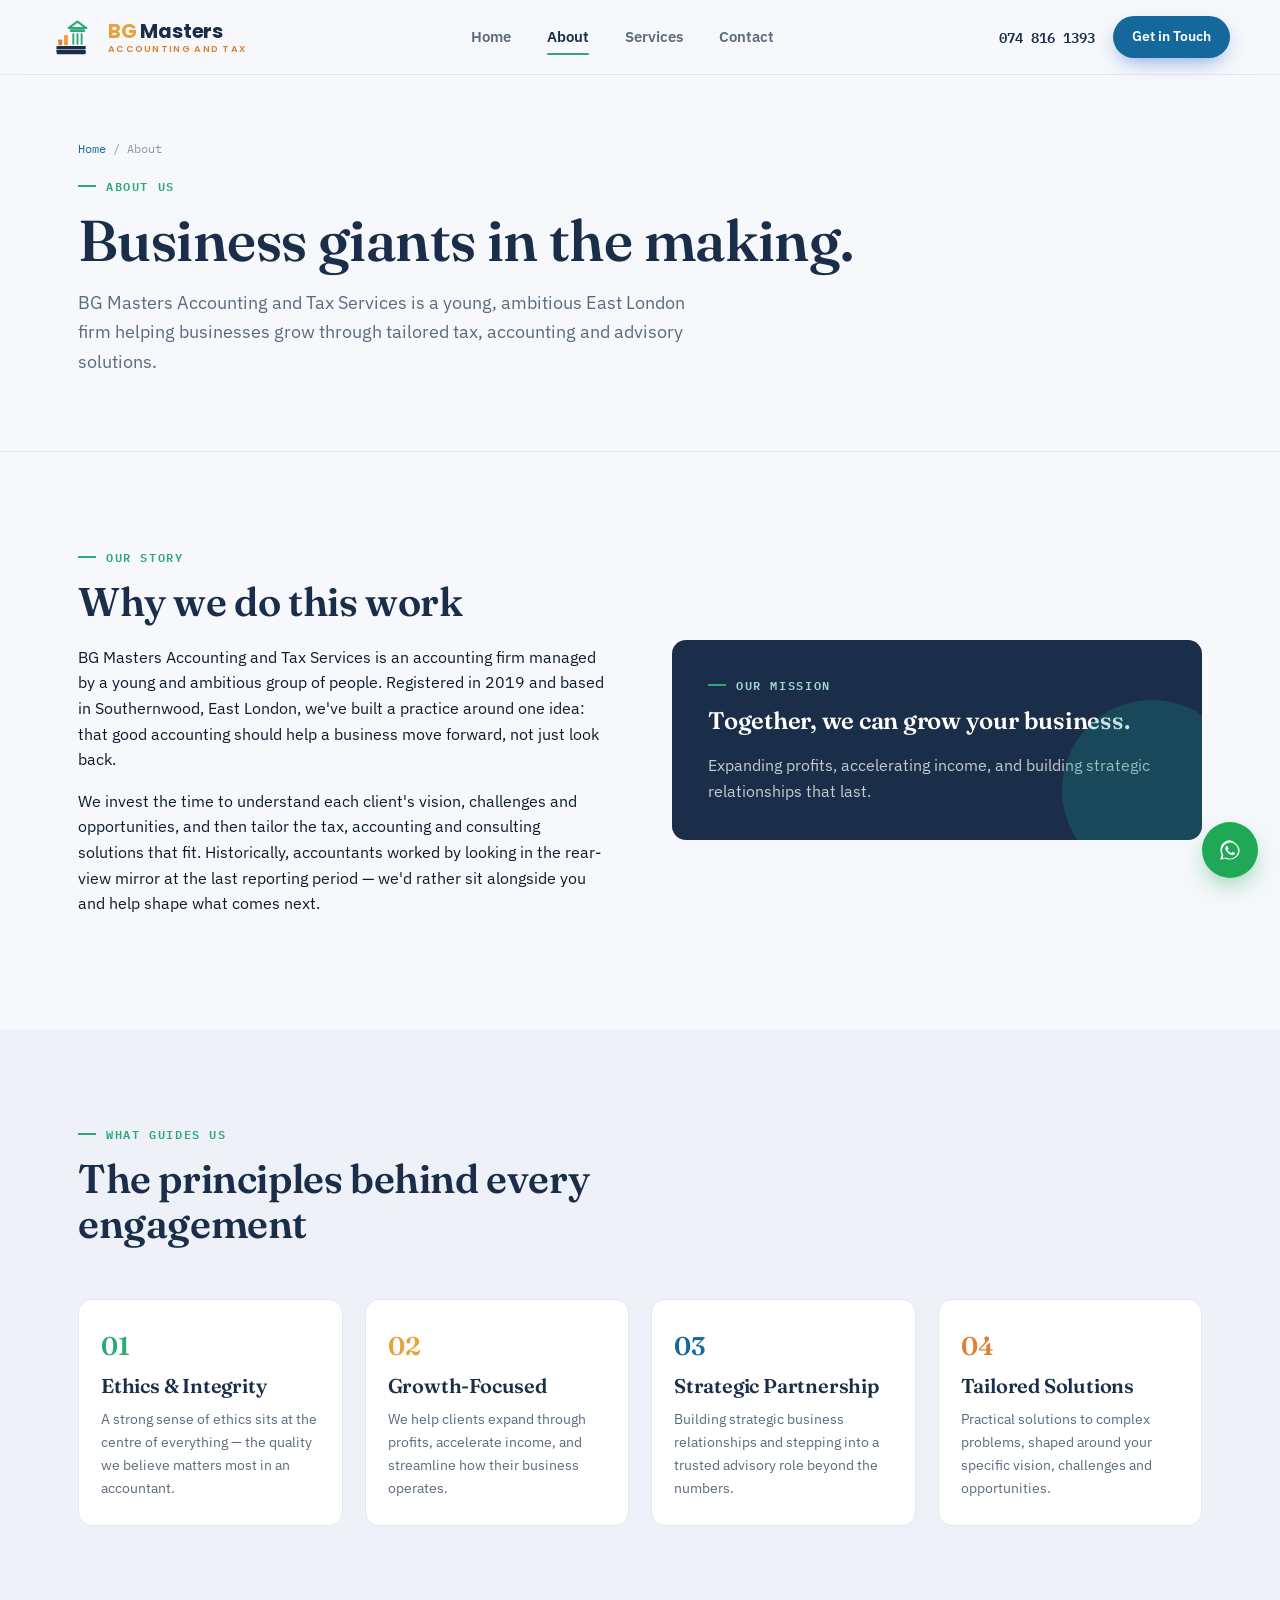
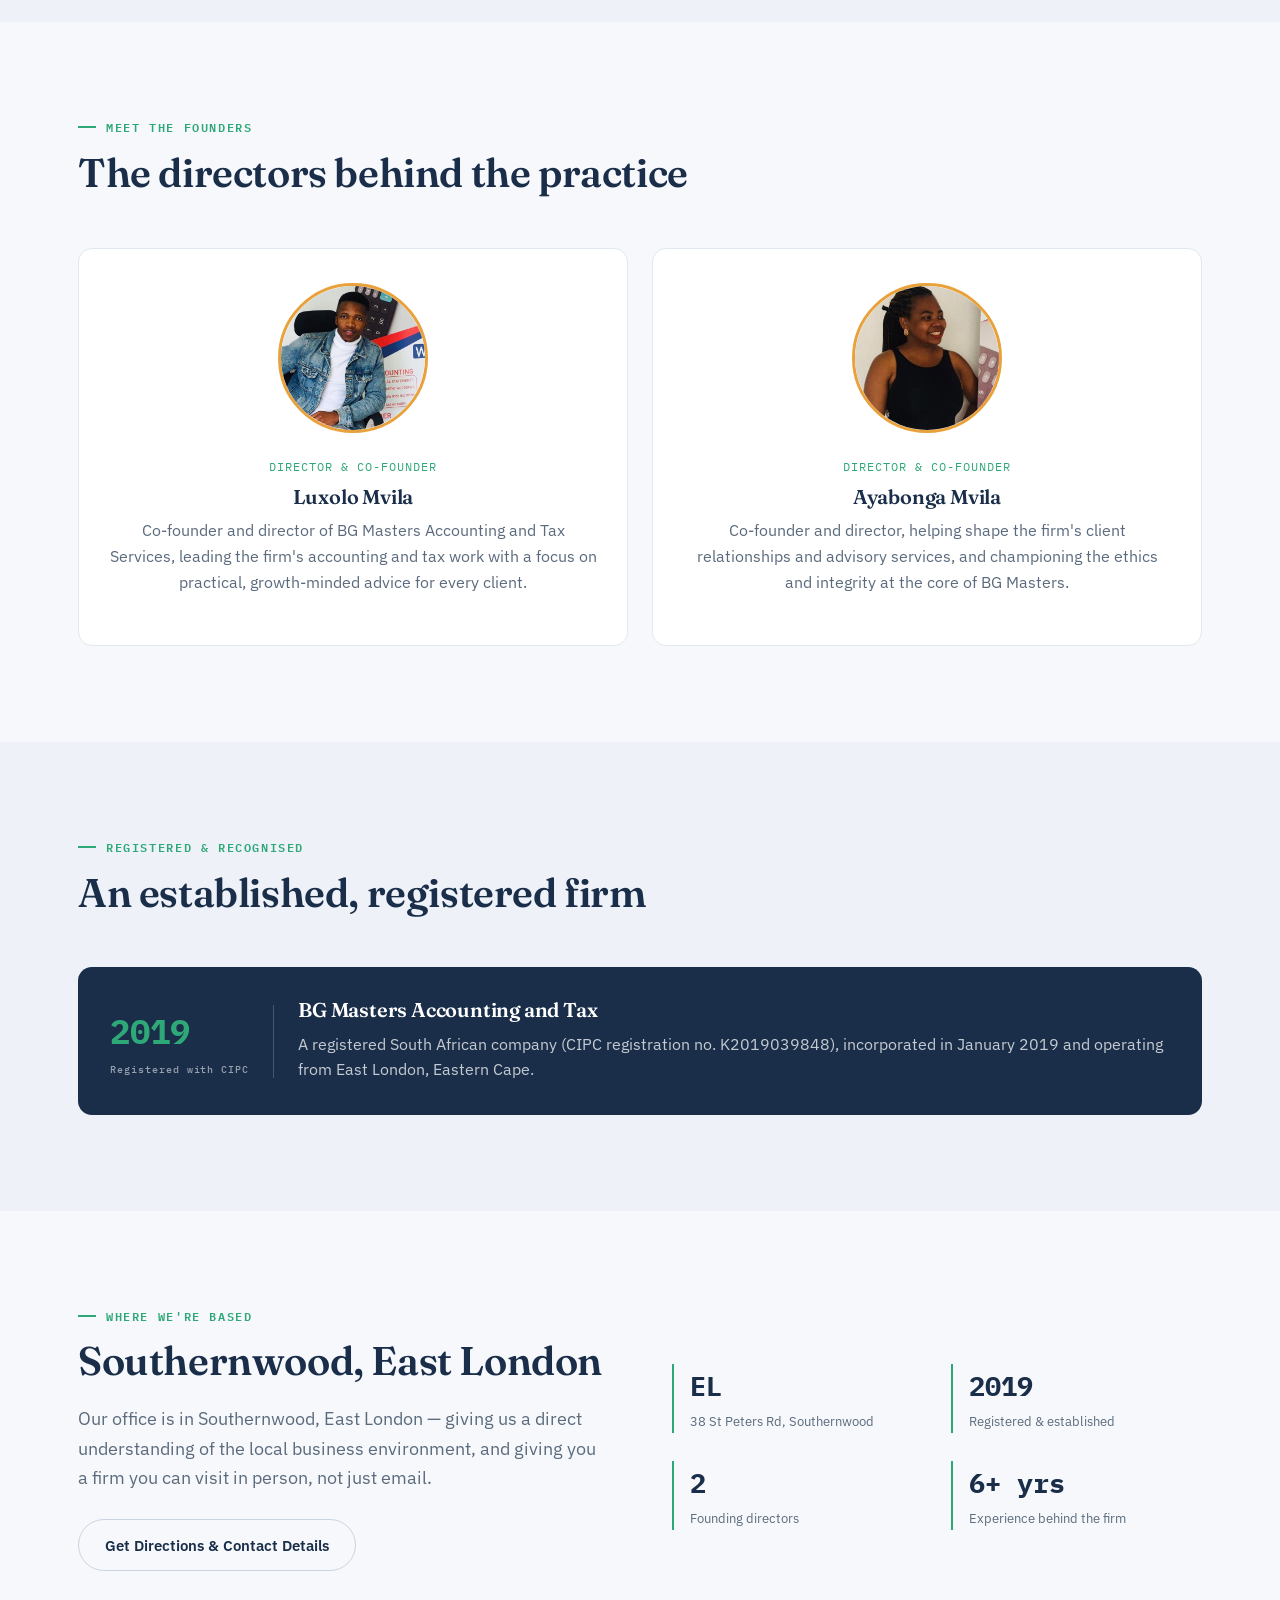
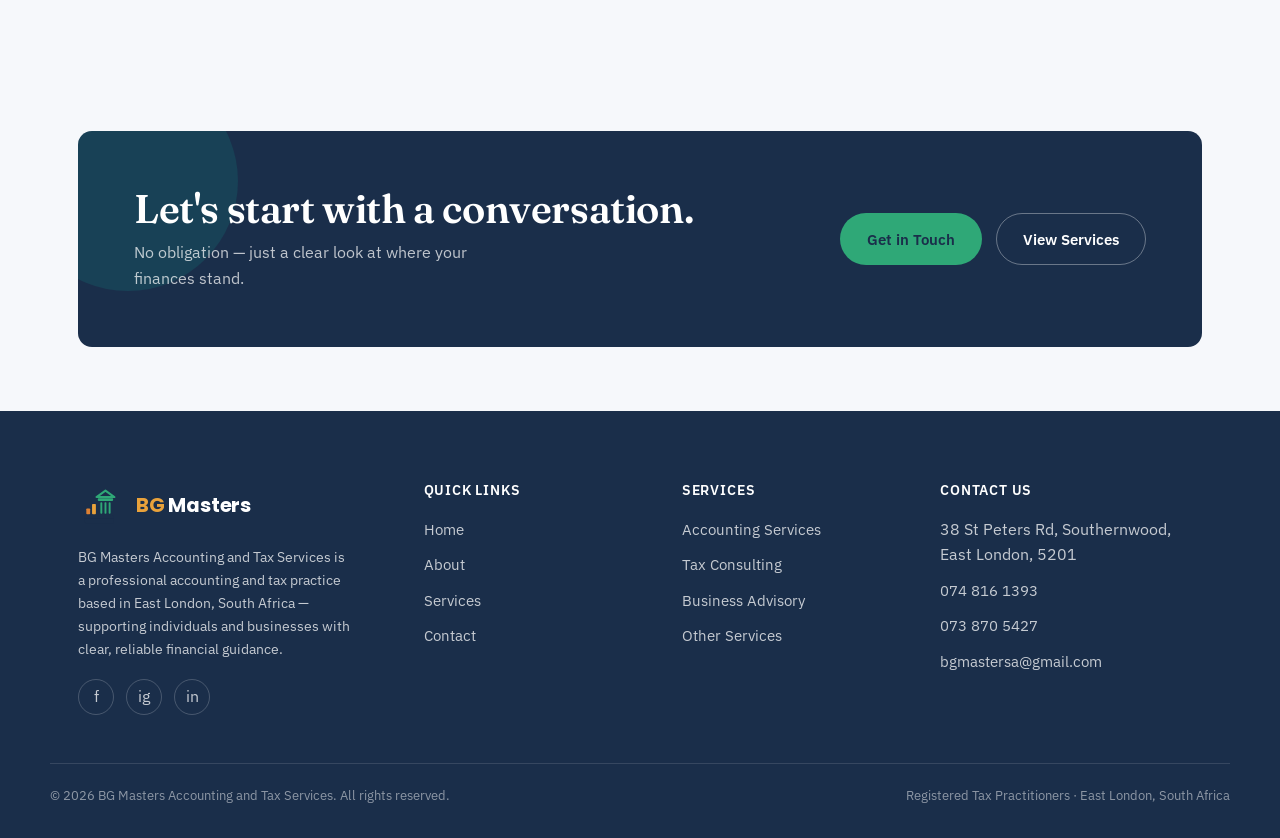
==== about.html @ e8c7b43a "Add files via upload" ====
<!DOCTYPE html>
<html lang="en-ZA">
<head>
<meta charset="UTF-8">
<meta name="viewport" content="width=device-width, initial-scale=1.0">
<title>About Us | BG Masters Accounting and Tax Services</title>
<meta name="description" content="Meet BG Masters Accounting and Tax Services — a registered accounting and tax practice based in East London, South Africa.">
<script>document.documentElement.className+=" js";</script>
<link rel="icon" type="image/svg+xml" href="assets/favicon.svg">
<link rel="preconnect" href="https://fonts.googleapis.com">
<link rel="preconnect" href="https://fonts.gstatic.com" crossorigin>
<link href="https://fonts.googleapis.com/css2?family=Fraunces:opsz,wght@9..144,500;9..144,600;9..144,700&family=IBM+Plex+Sans:wght@400;500;600;700&family=IBM+Plex+Mono:wght@500;600;700&family=Poppins:wght@600;700&display=swap" rel="stylesheet">
<link rel="stylesheet" href="assets/style.css">
</head>
<body>

<header class="site-header">
  <div class="container nav">
    <a href="index.html" class="brand">
      <img src="assets/logo.svg" alt="BG Masters logo" class="brand-mark">
      <span class="brand-text">
        <span class="brand-name"><span class="bg">BG</span> <span class="ms">Masters</span></span>
        <span class="brand-sub">Accounting and Tax</span>
      </span>
    </a>
    <nav class="nav-links" id="nav-links">
      <a href="index.html">Home</a>
      <a href="about.html" class="is-active">About</a>
      <a href="services.html">Services</a>
      <a href="contact.html">Contact</a>
    </nav>
    <div class="nav-right">
      <a href="tel:+27748161393" class="nav-phone">074 816 1393</a>
      <a href="contact.html" class="btn btn-primary btn-sm">Get in Touch</a>
      <button class="nav-toggle" aria-label="Toggle menu" aria-expanded="false"><span></span></button>
    </div>
  </div>
</header>

<main>

  <section class="page-banner">
    <div class="container">
      <p class="breadcrumb"><a href="index.html">Home</a> / About</p>
      <p class="eyebrow">About Us</p>
      <h1>Business giants in the making.</h1>
      <p class="lede">BG Masters Accounting and Tax Services is a young, ambitious East London firm helping businesses grow through tailored tax, accounting and advisory solutions.</p>
    </div>
  </section>

  <!-- STORY -->
  <section class="section">
    <div class="container split">
      <div class="reveal">
        <p class="eyebrow">Our Story</p>
        <h2>Why we do this work</h2>
        <p>BG Masters Accounting and Tax Services is an accounting firm managed by a young and ambitious group of people. Registered in 2019 and based in Southernwood, East London, we've built a practice around one idea: that good accounting should help a business move forward, not just look back.</p>
        <p>We invest the time to understand each client's vision, challenges and opportunities, and then tailor the tax, accounting and consulting solutions that fit. Historically, accountants worked by looking in the rear-view mirror at the last reporting period — we'd rather sit alongside you and help shape what comes next.</p>
      </div>
      <div class="reveal">
        <div class="figure-card">
          <p class="eyebrow" style="color:#9FD8D3;">Our Mission</p>
          <h3 style="color:#fff; font-size:1.5rem;">Together, we can grow your business.</h3>
          <p style="color:rgba(255,255,255,0.75); margin-top:18px; margin-bottom:0;">Expanding profits, accelerating income, and building strategic relationships that last.</p>
        </div>
      </div>
    </div>
  </section>

  <!-- VALUES -->
  <section class="section bg-paper-deep">
    <div class="container">
      <div class="section-head reveal">
        <p class="eyebrow">What Guides Us</p>
        <h2>The principles behind every engagement</h2>
      </div>
      <div class="value-grid">
        <div class="value-card reveal">
          <div class="letter">01</div>
          <h3>Ethics &amp; Integrity</h3>
          <p>A strong sense of ethics sits at the centre of everything — the quality we believe matters most in an accountant.</p>
        </div>
        <div class="value-card reveal">
          <div class="letter">02</div>
          <h3>Growth-Focused</h3>
          <p>We help clients expand through profits, accelerate income, and streamline how their business operates.</p>
        </div>
        <div class="value-card reveal">
          <div class="letter">03</div>
          <h3>Strategic Partnership</h3>
          <p>Building strategic business relationships and stepping into a trusted advisory role beyond the numbers.</p>
        </div>
        <div class="value-card reveal">
          <div class="letter">04</div>
          <h3>Tailored Solutions</h3>
          <p>Practical solutions to complex problems, shaped around your specific vision, challenges and opportunities.</p>
        </div>
      </div>
    </div>
  </section>

  <!-- FOUNDER -->
  <section class="section">
    <div class="container">
      <div class="section-head reveal">
        <p class="eyebrow">Meet the Founders</p>
        <h2>The directors behind the practice</h2>
      </div>
      <div class="founders-grid">
        <div class="founder-card founder-card--compact reveal">
          <img src="assets/founder-luxolo.jpg" alt="Luxolo Mvila, Director and Co-Founder of BG Masters Accounting and Tax" class="founder-photo-img">
          <div>
            <span class="role">Director &amp; Co-Founder</span>
            <h3 style="margin-top:8px;">Luxolo Mvila</h3>
            <p style="color:var(--slate);">Co-founder and director of BG Masters Accounting and Tax Services, leading the firm's accounting and tax work with a focus on practical, growth-minded advice for every client.</p>
          </div>
        </div>
        <div class="founder-card founder-card--compact reveal">
          <img src="assets/founder-ayabonga.jpg" alt="Ayabonga Mvila, Director and Co-Founder of BG Masters Accounting and Tax" class="founder-photo-img">
          <div>
            <span class="role">Director &amp; Co-Founder</span>
            <h3 style="margin-top:8px;">Ayabonga Mvila</h3>
            <p style="color:var(--slate);">Co-founder and director, helping shape the firm's client relationships and advisory services, and championing the ethics and integrity at the core of BG Masters.</p>
          </div>
        </div>
      </div>
    </div>
  </section>

  <!-- CREDENTIALS -->
  <section class="section bg-paper-deep">
    <div class="container">
      <div class="section-head reveal">
        <p class="eyebrow">Registered &amp; Recognised</p>
        <h2>An established, registered firm</h2>
      </div>
      <div class="cred-card reveal">
        <div class="pn">2019<small>Registered with CIPC</small></div>
        <div>
          <h3 style="color:#fff;">BG Masters Accounting and Tax</h3>
          <p style="color:rgba(255,255,255,0.75); margin-bottom:0;">A registered South African company (CIPC registration no. K2019039848), incorporated in January 2019 and operating from East London, Eastern Cape.</p>
        </div>
      </div>
    </div>
  </section>

  <!-- LOCATION -->
  <section class="section">
    <div class="container split">
      <div class="reveal">
        <p class="eyebrow">Where We're Based</p>
        <h2>Southernwood, East London</h2>
        <p class="lede" style="max-width:50ch;">Our office is in Southernwood, East London — giving us a direct understanding of the local business environment, and giving you a firm you can visit in person, not just email.</p>
        <a href="contact.html" class="btn btn-ghost" style="margin-top:8px;">Get Directions &amp; Contact Details</a>
      </div>
      <div class="reveal">
        <div class="facts-row" style="grid-template-columns:1fr 1fr;">
          <div class="fact"><span class="n">EL</span><span class="l">38 St Peters Rd, Southernwood</span></div>
          <div class="fact"><span class="n">2019</span><span class="l">Registered &amp; established</span></div>
          <div class="fact"><span class="n">2</span><span class="l">Founding directors</span></div>
          <div class="fact"><span class="n">6+ yrs</span><span class="l">Experience behind the firm</span></div>
        </div>
      </div>
    </div>
  </section>

  <!-- CTA -->
  <section class="section--tight">
    <div class="container">
      <div class="cta-band reveal">
        <div>
          <h2>Let's start with a conversation.</h2>
          <p>No obligation — just a clear look at where your finances stand.</p>
        </div>
        <div class="cta-actions">
          <a href="contact.html" class="btn btn-on-navy">Get in Touch</a>
          <a href="services.html" class="btn btn-ghost-on-navy">View Services</a>
        </div>
      </div>
    </div>
  </section>

</main>

<footer class="site-footer">
  <div class="container footer-grid">
    <div class="footer-brand">
      <a href="index.html" class="brand">
        <img src="assets/logo.svg" alt="BG Masters logo" class="brand-mark">
        <span class="brand-name"><span class="bg">BG</span> Masters</span>
      </a>
      <p>BG Masters Accounting and Tax Services is a professional accounting and tax practice based in East London, South Africa — supporting individuals and businesses with clear, reliable financial guidance.</p>
      <div class="footer-social">
        <a href="#" aria-label="Facebook">f</a>
        <a href="#" aria-label="Instagram">ig</a>
        <a href="#" aria-label="LinkedIn">in</a>
      </div>
    </div>
    <div>
      <h4>Quick Links</h4>
      <ul class="footer-links">
        <li><a href="index.html">Home</a></li>
        <li><a href="about.html">About</a></li>
        <li><a href="services.html">Services</a></li>
        <li><a href="contact.html">Contact</a></li>
      </ul>
    </div>
    <div>
      <h4>Services</h4>
      <ul class="footer-links">
        <li><a href="services.html#accounting">Accounting Services</a></li>
        <li><a href="services.html#tax">Tax Consulting</a></li>
        <li><a href="services.html#advisory">Business Advisory</a></li>
        <li><a href="services.html#other">Other Services</a></li>
      </ul>
    </div>
    <div>
      <h4>Contact Us</h4>
      <ul class="footer-links">
        <li>38 St Peters Rd, Southernwood,<br>East London, 5201</li>
        <li><a href="tel:+27748161393">074 816 1393</a></li>
        <li><a href="tel:+27738705427">073 870 5427</a></li>
        <li><a href="mailto:bgmastersa@gmail.com">bgmastersa@gmail.com</a></li>
      </ul>
    </div>
  </div>
  <div class="container footer-bottom">
    <span>&copy; 2026 BG Masters Accounting and Tax Services. All rights reserved.</span>
    <span>Registered Tax Practitioners &middot; East London, South Africa</span>
  </div>
</footer>

<a href="https://wa.me/27748161393" class="float-whatsapp" aria-label="Chat on WhatsApp" target="_blank" rel="noopener">
  <svg width="26" height="26" viewBox="0 0 24 24" fill="white"><path d="M17.6 6.32A8.86 8.86 0 0 0 12.05 3a8.94 8.94 0 0 0-7.74 13.4L3 21l4.74-1.24a8.93 8.93 0 0 0 4.31 1.1h.01A8.94 8.94 0 0 0 21 12.06a8.86 8.86 0 0 0-3.4-5.74Zm-5.55 13.7a7.4 7.4 0 0 1-3.78-1.04l-.27-.16-2.81.74.75-2.74-.18-.28a7.42 7.42 0 1 1 6.29 3.48Zm4.07-5.56c-.22-.11-1.31-.65-1.51-.72-.2-.07-.35-.11-.5.11-.15.22-.57.72-.7.87-.13.15-.26.16-.48.05-.22-.11-.93-.34-1.77-1.09a6.65 6.65 0 0 1-1.23-1.53c-.13-.22-.01-.34.11-.45.11-.11.25-.29.37-.43.12-.15.16-.25.24-.41.08-.16.04-.3-.03-.41-.07-.11-.5-1.21-.69-1.66-.18-.43-.37-.37-.5-.38-.13-.01-.28-.01-.43-.01-.15 0-.39.06-.6.28-.21.22-.8.78-.8 1.9 0 1.12.82 2.2.93 2.35.11.15 1.55 2.37 3.76 3.23 2.21.86 2.21.57 2.6.53.39-.04 1.31-.53 1.49-1.05.18-.51.18-.95.13-1.05-.05-.1-.2-.16-.42-.27Z"/></svg>
</a>

<script src="assets/script.js"></script>
</body>
</html>
---- assets/style.css ----
/* ==========================================================================
   BG Masters Accounting and Tax Services
   Design tokens: deep navy + modern blue + teal, paired with a serif/mono
   pairing that nods to ledgers and statements.
   ========================================================================== */

:root{
  /* Color — derived from the BG Masters logo */
  --navy:        #1A2E4A;
  --navy-soft:   #233A5C;
  --blue:        #15689B;
  --blue-dark:   #0F4F78;
  --teal:        #2FA877;   /* brand green (primary accent) */
  --teal-soft:   #E4F4EC;   /* brand green tint */
  --gold:        #E9A23B;   /* brand gold */
  --orange:      #DD8133;   /* brand orange */
  --gold-soft:   #FCEFD9;
  --paper:       #F6F8FB;
  --paper-deep:  #EEF2F8;
  --card:        #FFFFFF;
  --ink:         #0F1B2D;
  --slate:       #5B6B7D;
  --slate-light: #8B98A8;
  --line:        #E2E8F0;
  --line-deep:   #CBD5E1;
  --white:       #FFFFFF;

  /* Type */
  --font-display: 'Fraunces', 'Iowan Old Style', serif;
  --font-body:    'IBM Plex Sans', -apple-system, BlinkMacSystemFont, sans-serif;
  --font-mono:    'IBM Plex Mono', 'SF Mono', monospace;
  --font-logo:    'Poppins', 'IBM Plex Sans', sans-serif;

  /* Layout */
  --maxw: 1180px;
  --radius: 14px;
  --radius-sm: 8px;
  --shadow-card: 0 1px 2px rgba(11,37,69,0.04), 0 8px 24px -8px rgba(11,37,69,0.10);
  --shadow-lift: 0 4px 10px rgba(11,37,69,0.06), 0 24px 48px -16px rgba(11,37,69,0.18);
}

/* ---------- Reset ---------- */
*,*::before,*::after{ box-sizing:border-box; }
html{ scroll-behavior:smooth; }
@media (prefers-reduced-motion: reduce){
  html{ scroll-behavior:auto; }
  *,*::before,*::after{ animation-duration:0.001ms !important; animation-iteration-count:1 !important; transition-duration:0.001ms !important; scroll-behavior:auto !important; }
}
body{ margin:0; }
ul,ol{ margin:0; padding:0; list-style:none; }
img{ max-width:100%; display:block; }
a{ color:inherit; text-decoration:none; }
button{ font:inherit; }

body{
  font-family: var(--font-body);
  color: var(--ink);
  background: var(--paper);
  -webkit-font-smoothing: antialiased;
  font-size: 16px;
  line-height: 1.6;
}

h1,h2,h3,h4{
  font-family: var(--font-display);
  color: var(--navy);
  margin: 0 0 0.5em;
  font-weight: 600;
  line-height: 1.12;
  letter-spacing: -0.01em;
}
h1{ font-size: clamp(2.4rem, 4.6vw, 3.6rem); font-weight: 580; }
h2{ font-size: clamp(1.9rem, 3.2vw, 2.5rem); }
h3{ font-size: 1.25rem; }
p{ margin: 0 0 1em; }
.lede{ font-size: 1.15rem; color: var(--slate); max-width: 46ch; }

:focus-visible{
  outline: 2.5px solid var(--teal);
  outline-offset: 3px;
  border-radius: 4px;
}

.container{
  max-width: var(--maxw);
  margin: 0 auto;
  padding: 0 28px;
}

.eyebrow{
  font-family: var(--font-mono);
  font-size: 0.72rem;
  letter-spacing: 0.14em;
  text-transform: uppercase;
  color: var(--teal);
  font-weight: 600;
  display: flex;
  align-items: center;
  gap: 10px;
  margin-bottom: 14px;
}
.eyebrow::before{
  content: "";
  width: 18px; height: 2px;
  background: var(--teal);
  display: inline-block;
}

.section{ padding: 96px 0; }
.section--tight{ padding: 64px 0; }
@media (max-width: 720px){
  .section{ padding: 64px 0; }
  .section--tight{ padding: 44px 0; }
}

.section-head{
  max-width: 640px;
  margin-bottom: 52px;
}
.section-head.center{ margin-left:auto; margin-right:auto; text-align:center; }

.bg-paper-deep{ background: var(--paper-deep); }
.bg-navy{ background: var(--navy); color: var(--white); }
.bg-navy h2, .bg-navy h3{ color: var(--white); }
.bg-navy .eyebrow{ color: var(--teal); }
.bg-white{ background: var(--white); }

/* ---------- Buttons ---------- */
.btn{
  display:inline-flex;
  align-items:center;
  gap: 8px;
  padding: 13px 26px;
  border-radius: 999px;
  font-weight: 600;
  font-size: 0.95rem;
  border: 1.5px solid transparent;
  cursor: pointer;
  transition: transform .18s ease, box-shadow .18s ease, background .18s ease, color .18s ease, border-color .18s ease;
  white-space: nowrap;
}
.btn:active{ transform: translateY(1px); }
.btn-primary{ background: var(--blue); color: var(--white); box-shadow: 0 8px 20px -6px rgba(22,87,201,0.55); }
.btn-primary:hover{ background: var(--blue-dark); box-shadow: 0 10px 24px -6px rgba(22,87,201,0.65); }
.btn-ghost{ background: transparent; color: var(--navy); border-color: var(--line-deep); }
.btn-ghost:hover{ border-color: var(--navy); background: var(--paper-deep); }
.btn-on-navy{ background: var(--teal); color: var(--navy); box-shadow:none; }
.btn-on-navy:hover{ background:#10AFA4; }
.btn-ghost-on-navy{ background: transparent; color:var(--white); border-color: rgba(255,255,255,0.35); }
.btn-ghost-on-navy:hover{ border-color: var(--white); background: rgba(255,255,255,0.08); }
.btn-sm{ padding: 9px 18px; font-size: 0.85rem; }
.btn-block{ width:100%; justify-content:center; }

.text-link{
  font-weight: 600;
  color: var(--blue);
  display:inline-flex;
  align-items:center;
  gap: 6px;
  border-bottom: 1.5px solid transparent;
  transition: border-color .15s ease, gap .15s ease;
}
.text-link:hover{ border-color: var(--blue); gap: 9px; }

/* ---------- Header / Nav ---------- */
.site-header{
  position: sticky;
  top: 0;
  z-index: 100;
  background: rgba(246,248,251,0.88);
  backdrop-filter: blur(10px);
  border-bottom: 1px solid var(--line);
}
.nav{
  display:flex;
  align-items:center;
  justify-content:space-between;
  padding: 14px 0;
}
.brand{
  display:flex;
  align-items:center;
  gap: 12px;
}
.brand-mark{ width: 46px; height: 46px; flex:none; }
.brand-text{ display:flex; flex-direction:column; line-height:1.05; }
.brand-name{
  font-family: var(--font-logo);
  font-weight: 700;
  font-size: 1.24rem;
  letter-spacing: -0.01em;
  color: var(--navy);
}
.brand-name .bg{ color: var(--gold); }
.brand-name .ms{ color: var(--navy); }
.brand-sub{
  font-family: var(--font-logo);
  font-size: 0.58rem;
  font-weight: 600;
  letter-spacing: 0.14em;
  text-transform: uppercase;
  color: var(--orange);
  margin-top: 2px;
}
.nav-links{
  display:flex;
  align-items:center;
  gap: 36px;
}
.nav-links a{
  font-weight: 600;
  font-size: 0.94rem;
  color: var(--slate);
  position:relative;
  padding: 6px 0;
}
.nav-links a:hover{ color: var(--navy); }
.nav-links a.is-active{ color: var(--navy); }
.nav-links a.is-active::after{
  content:"";
  position:absolute; left:0; right:0; bottom:0;
  height: 2px; background: var(--teal);
  border-radius: 2px;
}
.nav-right{ display:flex; align-items:center; gap: 18px; }
.nav-phone{
  font-family: var(--font-mono);
  font-size: 0.88rem;
  color: var(--navy);
  font-weight: 600;
  display:flex; align-items:center; gap:7px;
}
.nav-toggle{
  display:none;
  background:none; border:none; cursor:pointer;
  width: 40px; height: 40px;
  align-items:center; justify-content:center;
}
.nav-toggle span, .nav-toggle span::before, .nav-toggle span::after{
  content:""; display:block; width:22px; height:2px; background:var(--navy);
  position:relative; transition: transform .2s ease, opacity .2s ease;
}
.nav-toggle span::before{ position:absolute; top:-7px; }
.nav-toggle span::after{ position:absolute; top:7px; }

@media (max-width: 900px){
  .nav-links{
    position:fixed; top:70px; left:0; right:0;
    background: var(--white);
    flex-direction:column;
    align-items:flex-start;
    padding: 24px 28px;
    gap: 18px;
    border-bottom: 1px solid var(--line);
    transform: translateY(-12px);
    opacity:0;
    visibility:hidden;
    transition: opacity .2s ease, transform .2s ease, visibility .2s;
  }
  .nav-links.is-open{ opacity:1; transform: translateY(0); visibility:visible; }
  .nav-phone{ display:none; }
  .nav-toggle{ display:flex; }
  body.nav-is-open .nav-toggle span{ background: transparent; }
  body.nav-is-open .nav-toggle span::before{ transform: rotate(45deg) translate(5px,5px); }
  body.nav-is-open .nav-toggle span::after{ transform: rotate(-45deg) translate(5px,-5px); }
}

/* ---------- Hero ---------- */
.hero{
  padding: 64px 0 100px;
  overflow:hidden;
  position:relative;
}
.hero .container{
  display:grid;
  grid-template-columns: 1.05fr 0.85fr;
  gap: 56px;
  align-items:center;
}
.hero h1{ margin-bottom: 22px; }
.hero-cta{ display:flex; gap:14px; flex-wrap:wrap; margin-top: 30px; }
.hero-foot{
  margin-top: 38px;
  display:flex; align-items:center; gap:14px;
  font-size:0.88rem; color:var(--slate);
}
.hero-foot .dot{ width:6px;height:6px;border-radius:50%;background:var(--teal); flex:none; }

@media (max-width: 900px){
  .hero .container{ grid-template-columns: 1fr; }
  .hero{ padding: 40px 0 64px; }
  .ledger-wrap{ order:-1; max-width: 380px; margin: 0 auto 12px; }
}

/* ---------- Signature element: the Ledger Card ---------- */
.ledger-wrap{ position:relative; }
.ledger-wrap::before{
  content:"";
  position:absolute;
  inset: 18px -18px -18px 18px;
  background: var(--teal-soft);
  border-radius: var(--radius);
  z-index:0;
}
.ledger-card{
  position:relative;
  z-index:1;
  background: var(--card);
  border: 1px solid var(--line);
  border-radius: var(--radius);
  box-shadow: var(--shadow-lift);
  padding: 30px 30px 26px;
}
.ledger-card__head{
  display:flex; justify-content:space-between; align-items:baseline;
  border-bottom: 1.5px dashed var(--line-deep);
  padding-bottom: 14px; margin-bottom: 6px;
}
.ledger-card__label{
  font-family: var(--font-display); font-weight:600; color:var(--navy); font-size:1.05rem;
}
.ledger-card__date{
  font-family: var(--font-mono); font-size:0.68rem; color:var(--slate-light); text-transform:uppercase; letter-spacing:.06em;
}
.ledger-card__rows li{
  display:flex; justify-content:space-between; align-items:center;
  padding: 11px 0;
  border-bottom: 1px dashed var(--line);
  font-size: 0.95rem;
  color: var(--ink);
}
html.js .ledger-card__rows li{
  opacity:0;
  transform: translateX(-6px);
  animation: ledgerRowIn .5s ease forwards;
}
.ledger-card__rows li:nth-child(1){ animation-delay:.15s; }
.ledger-card__rows li:nth-child(2){ animation-delay:.35s; }
.ledger-card__rows li:nth-child(3){ animation-delay:.55s; }
.ledger-card__rows li:nth-child(4){ animation-delay:.75s; }
@keyframes ledgerRowIn{ to{ opacity:1; transform:none; } }
.ledger-card__rows .check{
  font-family: var(--font-mono);
  color: var(--teal);
  font-weight:700;
  background: var(--teal-soft);
  width:22px; height:22px; border-radius:50%;
  display:flex; align-items:center; justify-content:center;
  font-size:0.75rem;
}
.ledger-card__total{
  display:flex; justify-content:space-between; align-items:center;
  margin-top: 16px; padding-top: 16px;
  border-top: 2px solid var(--navy);
}
.ledger-card__total span:first-child{
  font-family: var(--font-mono); font-size:0.78rem; text-transform:uppercase; letter-spacing:.08em; color:var(--slate);
}
.ledger-card__amount{
  font-family: var(--font-display); font-weight:600; color: var(--teal); font-size:1.05rem;
}
.ledger-tab{
  position:absolute; top:-12px; right:28px;
  background: var(--navy); color:var(--white);
  font-family: var(--font-mono); font-size:0.65rem; letter-spacing:.08em;
  padding: 6px 12px; border-radius: 6px;
  box-shadow: var(--shadow-card);
}

/* ---------- Trust strip ---------- */
.trust-strip{
  display:grid;
  grid-template-columns: repeat(4,1fr);
  gap: 1px;
  background: var(--line);
  border: 1px solid var(--line);
  border-radius: var(--radius);
  overflow:hidden;
}
.trust-item{
  background: var(--card);
  padding: 26px 22px;
  display:flex; flex-direction:column; gap:8px;
}
.trust-item .ico{ color: var(--teal); }
.trust-item strong{ font-size:0.98rem; color:var(--navy); }
.trust-item span{ font-size:0.86rem; color:var(--slate); }
@media (max-width: 860px){
  .trust-strip{ grid-template-columns: 1fr 1fr; }
}
@media (max-width: 520px){
  .trust-strip{ grid-template-columns: 1fr; }
}

/* ---------- Service cards ---------- */
.service-grid{
  display:grid;
  grid-template-columns: repeat(4, 1fr);
  gap: 22px;
}
@media (max-width: 1020px){ .service-grid{ grid-template-columns: 1fr 1fr; } }
@media (max-width: 620px){ .service-grid{ grid-template-columns: 1fr; } }

.service-card{
  background: var(--card);
  border: 1px solid var(--line);
  border-radius: var(--radius);
  padding: 30px 26px;
  display:flex; flex-direction:column;
  transition: transform .2s ease, box-shadow .2s ease, border-color .2s ease;
}
.service-card:hover{ transform: translateY(-4px); box-shadow: var(--shadow-lift); border-color: transparent; }
.service-card__code{
  font-family: var(--font-mono);
  font-size: 0.72rem;
  letter-spacing: 0.08em;
  color: var(--teal);
  font-weight: 700;
  margin-bottom: 18px;
}
.service-grid .service-card:nth-child(2) .service-card__code{ color: var(--blue); }
.service-grid .service-card:nth-child(3) .service-card__code{ color: var(--orange); }
.service-grid .service-card:nth-child(4) .service-card__code{ color: var(--gold); }
.service-card h3{ margin-bottom: 10px; }
.service-card p{ color: var(--slate); font-size: 0.94rem; flex:1; margin-bottom: 18px; }

/* ---------- About teaser / split ---------- */
.split{
  display:grid;
  grid-template-columns: 1fr 1fr;
  gap: 64px;
  align-items:center;
}
@media (max-width: 900px){ .split{ grid-template-columns: 1fr; gap: 40px; } }
.split-reverse .split-media{ order:2; }
@media (max-width:900px){ .split-reverse .split-media{ order:0; } }

.figure-card{
  background: var(--navy);
  border-radius: var(--radius);
  padding: 36px;
  color: var(--white);
  position:relative;
  overflow:hidden;
}
.figure-card::after{
  content:"";
  position:absolute; right:-40px; bottom:-40px;
  width:180px; height:180px; border-radius:50%;
  background: rgba(20,149,140,0.25);
}

/* ---------- Stat / facts strip (mono numbers) ---------- */
.facts-row{
  display:grid;
  grid-template-columns: repeat(4,1fr);
  gap: 28px;
  margin-top: 16px;
}
@media (max-width: 760px){ .facts-row{ grid-template-columns: 1fr 1fr; } }
.fact{ border-left: 2px solid var(--teal); padding-left: 16px; }
.fact .n{
  font-family: var(--font-mono);
  font-size: 1.7rem;
  font-weight:700;
  color: var(--navy);
  display:block;
}
.bg-navy .fact .n{ color: var(--white); }
.fact .l{ font-size: 0.84rem; color: var(--slate); }
.bg-navy .fact{ border-left-color: var(--teal); }
.bg-navy .fact .l{ color: rgba(255,255,255,0.65); }

/* ---------- Why-choose columns ---------- */
.cols-3{
  display:grid;
  grid-template-columns: repeat(3,1fr);
  gap: 32px;
}
@media (max-width: 860px){ .cols-3{ grid-template-columns: 1fr; gap: 28px; } }
.why-item .num{
  font-family: var(--font-mono);
  color: var(--teal);
  font-size: 0.8rem;
  letter-spacing:.08em;
}
.why-item h3{ margin: 10px 0 8px; }
.why-item p{ color: var(--slate); font-size:0.95rem; margin-bottom:0; }

/* ---------- CTA band ---------- */
.cta-band{
  background: var(--navy);
  border-radius: var(--radius);
  padding: 56px;
  display:flex;
  align-items:center;
  justify-content:space-between;
  gap: 32px;
  flex-wrap:wrap;
  color: var(--white);
  position:relative;
  overflow:hidden;
}
.cta-band::before{
  content:""; position:absolute; left:-60px; top:-60px;
  width:220px; height:220px; border-radius:50%;
  background: rgba(20,149,140,0.18);
}
.cta-band h2{ color:var(--white); margin-bottom:8px; }
.cta-band p{ color: rgba(255,255,255,0.72); margin-bottom:0; max-width: 38ch; }
.cta-actions{ display:flex; gap:14px; flex-wrap:wrap; position:relative; z-index:1; }
.cta-band > div:first-child{ position:relative; z-index:1; }

/* ---------- Page banner (sub-pages) ---------- */
.page-banner{
  padding: 64px 0 56px;
  border-bottom: 1px solid var(--line);
}
.page-banner h1{ margin-bottom: 14px; }
.page-banner .lede{ max-width: 56ch; }
.breadcrumb{
  font-family: var(--font-mono);
  font-size: 0.78rem;
  color: var(--slate-light);
  margin-bottom: 18px;
}
.breadcrumb a{ color: var(--blue); }

/* ---------- Service detail rows ---------- */
.service-detail{
  display:grid;
  grid-template-columns: 0.85fr 1.15fr;
  gap: 56px;
  align-items:flex-start;
  padding: 56px 0;
  border-bottom: 1px solid var(--line);
}
.service-detail:last-of-type{ border-bottom:none; }
@media (max-width: 860px){ .service-detail{ grid-template-columns:1fr; gap:24px; } }
.service-detail__intro .service-card__code{ margin-bottom: 14px; }
.checklist{ display:flex; flex-direction:column; gap: 12px; }
.checklist li{
  display:flex; gap:12px; align-items:flex-start;
  background: var(--card);
  border: 1px solid var(--line);
  border-radius: var(--radius-sm);
  padding: 14px 16px;
  font-size: 0.95rem;
}
.checklist li .tick{
  flex:none; width:20px;height:20px;border-radius:50%;
  background: var(--teal-soft); color:var(--teal);
  font-family: var(--font-mono); font-size:0.68rem; font-weight:700;
  display:flex; align-items:center; justify-content:center;
  margin-top:2px;
}

.other-services{
  background: var(--card);
  border: 1px solid var(--line);
  border-radius: var(--radius);
  padding: 36px;
}
.other-services ul{ display:grid; grid-template-columns: 1fr 1fr; gap: 12px 28px; margin-top: 18px; }
@media (max-width:620px){ .other-services ul{ grid-template-columns:1fr; } }
.other-services li{
  font-size:0.94rem; color: var(--ink);
  padding-left: 18px; position:relative;
}
.other-services li::before{
  content:""; position:absolute; left:0; top:9px;
  width:7px;height:7px; border-radius:50%; background:var(--teal);
}

/* ---------- Values / credential cards (about page) ---------- */
.value-grid{ display:grid; grid-template-columns: repeat(4,1fr); gap:22px; }
@media (max-width:1020px){ .value-grid{ grid-template-columns: 1fr 1fr; } }
@media (max-width:560px){ .value-grid{ grid-template-columns: 1fr; } }
.value-card{
  background: var(--card); border:1px solid var(--line); border-radius: var(--radius);
  padding: 26px 22px;
}
.value-card .letter{
  font-family: var(--font-display); font-size:1.6rem; color: var(--teal); font-weight:600; margin-bottom:8px;
}
.value-card:nth-child(2) .letter{ color: var(--gold); }
.value-card:nth-child(3) .letter{ color: var(--blue); }
.value-card:nth-child(4) .letter{ color: var(--orange); }
.value-card p{ color:var(--slate); font-size:0.9rem; margin-bottom:0; }

.founder-card{
  display:grid; grid-template-columns: 220px 1fr; gap: 36px; align-items:center;
  background: var(--card); border:1px solid var(--line); border-radius: var(--radius);
  padding: 36px;
}
.founders-grid{ display:grid; grid-template-columns: 1fr 1fr; gap: 24px; }
@media (max-width: 920px){ .founders-grid{ grid-template-columns: 1fr; } }
.founder-card--compact{ grid-template-columns: 1fr; text-align:center; gap: 20px; padding: 34px 30px; }
.founder-card--compact .founder-photo{ width:150px; height:150px; }
.founder-photo-img{
  width:150px; height:150px; border-radius:50%; object-fit:cover;
  border: 3px solid var(--gold); margin: 0 auto; flex:none;
}
@media (max-width:760px){ .founder-card{ grid-template-columns:1fr; text-align:center; } }
.founder-photo{
  width:180px; height:180px; border-radius:50%;
  background: linear-gradient(155deg, var(--navy), var(--blue) 70%);
  border: 3px solid var(--gold);
  display:flex; align-items:center; justify-content:center;
  font-family: var(--font-logo); color:var(--white); font-size:2.6rem; font-weight:700;
  margin: 0 auto;
  flex:none;
}
.founder-card .role{
  font-family: var(--font-mono); color:var(--teal); font-size:0.78rem; letter-spacing:.08em; text-transform:uppercase;
}

.cred-card{
  background: var(--navy); color:var(--white); border-radius: var(--radius);
  padding: 32px; display:flex; align-items:center; gap:24px;
}
.cred-card .pn{
  font-family: var(--font-mono); font-size: 2.1rem; font-weight:700; color:var(--teal);
  border-right: 1px solid rgba(255,255,255,0.2); padding-right:24px; flex:none;
}
.cred-card .pn small{ display:block; font-size:0.6rem; letter-spacing:.1em; color: rgba(255,255,255,0.55); font-weight:500; margin-top:4px;}
@media (max-width:560px){ .cred-card{ flex-direction:column; text-align:center; } .cred-card .pn{ border-right:none; padding-right:0; border-bottom:1px solid rgba(255,255,255,.2); padding-bottom:16px; } }

/* ---------- Timeline (about) ---------- */
.timeline{ position:relative; padding-left: 28px; border-left: 2px dashed var(--line-deep); }
.timeline-item{ position:relative; padding-bottom: 32px; }
.timeline-item:last-child{ padding-bottom:0; }
.timeline-item::before{
  content:""; position:absolute; left:-34px; top:2px;
  width:12px; height:12px; border-radius:50%; background: var(--teal); border:3px solid var(--paper);
}
.timeline-item .yr{ font-family: var(--font-mono); color:var(--blue); font-weight:700; font-size:0.85rem; }

/* ---------- Contact page ---------- */
.contact-grid{
  display:grid; grid-template-columns: 1fr 1fr; gap: 48px; align-items:flex-start;
}
@media (max-width: 920px){ .contact-grid{ grid-template-columns: 1fr; } }

.form-card{
  background: var(--card); border:1px solid var(--line); border-radius: var(--radius);
  padding: 38px; box-shadow: var(--shadow-card);
}
.field{ margin-bottom: 20px; }
.field label{
  display:block; font-size:0.85rem; font-weight:600; color:var(--navy); margin-bottom:7px;
}
.field input, .field select, .field textarea{
  width:100%;
  font-family: var(--font-body);
  font-size: 0.96rem;
  padding: 12px 14px;
  border: 1.5px solid var(--line-deep);
  border-radius: var(--radius-sm);
  background: var(--paper);
  color: var(--ink);
  transition: border-color .15s ease, background .15s ease;
}
.field input:focus, .field select:focus, .field textarea:focus{
  border-color: var(--blue); background: var(--white); outline:none;
}
.field-row{ display:grid; grid-template-columns: 1fr 1fr; gap: 16px; }
@media (max-width:480px){ .field-row{ grid-template-columns:1fr; } }
.form-msg{
  margin-top: 16px; padding: 12px 16px; border-radius: var(--radius-sm);
  background: var(--teal-soft); color: var(--navy); font-size:0.9rem; display:none;
}
.form-msg.is-visible{ display:block; }

.info-card{
  background: var(--navy); color: var(--white); border-radius: var(--radius);
  padding: 36px; margin-bottom: 22px;
}
.info-row{ display:flex; gap:16px; padding: 16px 0; border-bottom: 1px solid rgba(255,255,255,0.12); }
.info-row:last-child{ border-bottom:none; padding-bottom:0; }
.info-row:first-child{ padding-top:0; }
.info-row .ico{ flex:none; color: var(--teal); margin-top:2px; }
.info-row h4{ font-family: var(--font-body); font-size:0.92rem; color:var(--white); margin:0 0 4px; font-weight:700; }
.info-row p, .info-row a{ font-size:0.92rem; color: rgba(255,255,255,0.75); margin:0; }
.info-row a:hover{ color: var(--teal); }

.map-frame{
  border-radius: var(--radius); overflow:hidden; border:1px solid var(--line);
  height: 260px;
}
.map-frame iframe{ width:100%; height:100%; border:0; display:block; }

.hours-table{ width:100%; font-size:0.92rem; }
.hours-table tr{ border-bottom: 1px dashed var(--line); }
.hours-table tr:last-child{ border-bottom:none; }
.hours-table td{ padding: 9px 0; color: var(--slate); }
.hours-table td:last-child{ text-align:right; font-family:var(--font-mono); color:var(--ink); font-weight:600; }

/* ---------- Footer ---------- */
.site-footer{ background: var(--navy); color: rgba(255,255,255,0.75); padding-top: 72px; }
.footer-grid{
  display:grid; grid-template-columns: 1.4fr 1fr 1fr 1.2fr; gap: 40px;
  padding-bottom: 48px; border-bottom: 1px solid rgba(255,255,255,0.12);
}
@media (max-width: 860px){ .footer-grid{ grid-template-columns: 1fr 1fr; row-gap: 36px; } }
@media (max-width: 540px){ .footer-grid{ grid-template-columns: 1fr; } }
.footer-grid h4{ color:var(--white); font-family:var(--font-body); font-size:0.85rem; letter-spacing:.06em; text-transform:uppercase; margin-bottom:18px; }
.footer-brand .brand-name{ color: var(--white); font-family: var(--font-logo); }
.footer-brand .brand-name .bg{ color: var(--gold); }
.footer-brand p{ font-size:0.9rem; max-width: 34ch; margin-top:16px; }
.footer-links li{ margin-bottom:10px; }
.footer-links a{ font-size:0.92rem; transition:color .15s ease; }
.footer-links a:hover{ color: var(--teal); }
.footer-social{ display:flex; gap:12px; margin-top:18px; }
.footer-social a{
  width:36px; height:36px; border-radius:50%; border:1px solid rgba(255,255,255,0.2);
  display:flex; align-items:center; justify-content:center; transition: background .15s ease, border-color .15s ease;
}
.footer-social a:hover{ background: var(--teal); border-color: var(--teal); }
.footer-bottom{
  display:flex; justify-content:space-between; align-items:center; flex-wrap:wrap; gap:10px;
  padding: 22px 0 32px; font-size: 0.8rem; color: rgba(255,255,255,0.5);
}
.footer-bottom a{ color: rgba(255,255,255,0.7); }
.footer-bottom a:hover{ color:var(--teal); }

/* ---------- Reveal-on-scroll (progressive enhancement) ---------- */
html.js .reveal{ opacity:0; transform: translateY(16px); transition: opacity .6s ease, transform .6s ease; }
html.js .reveal.is-visible{ opacity:1; transform:none; }

/* ---------- WhatsApp float ---------- */
.float-whatsapp{
  position:fixed; bottom:22px; right:22px; z-index:90;
  width:56px; height:56px; border-radius:50%;
  background:#1FA855; color:#fff; display:flex; align-items:center; justify-content:center;
  box-shadow: 0 10px 24px -6px rgba(31,168,85,0.55);
  transition: transform .2s ease;
}
.float-whatsapp:hover{ transform: scale(1.08); }
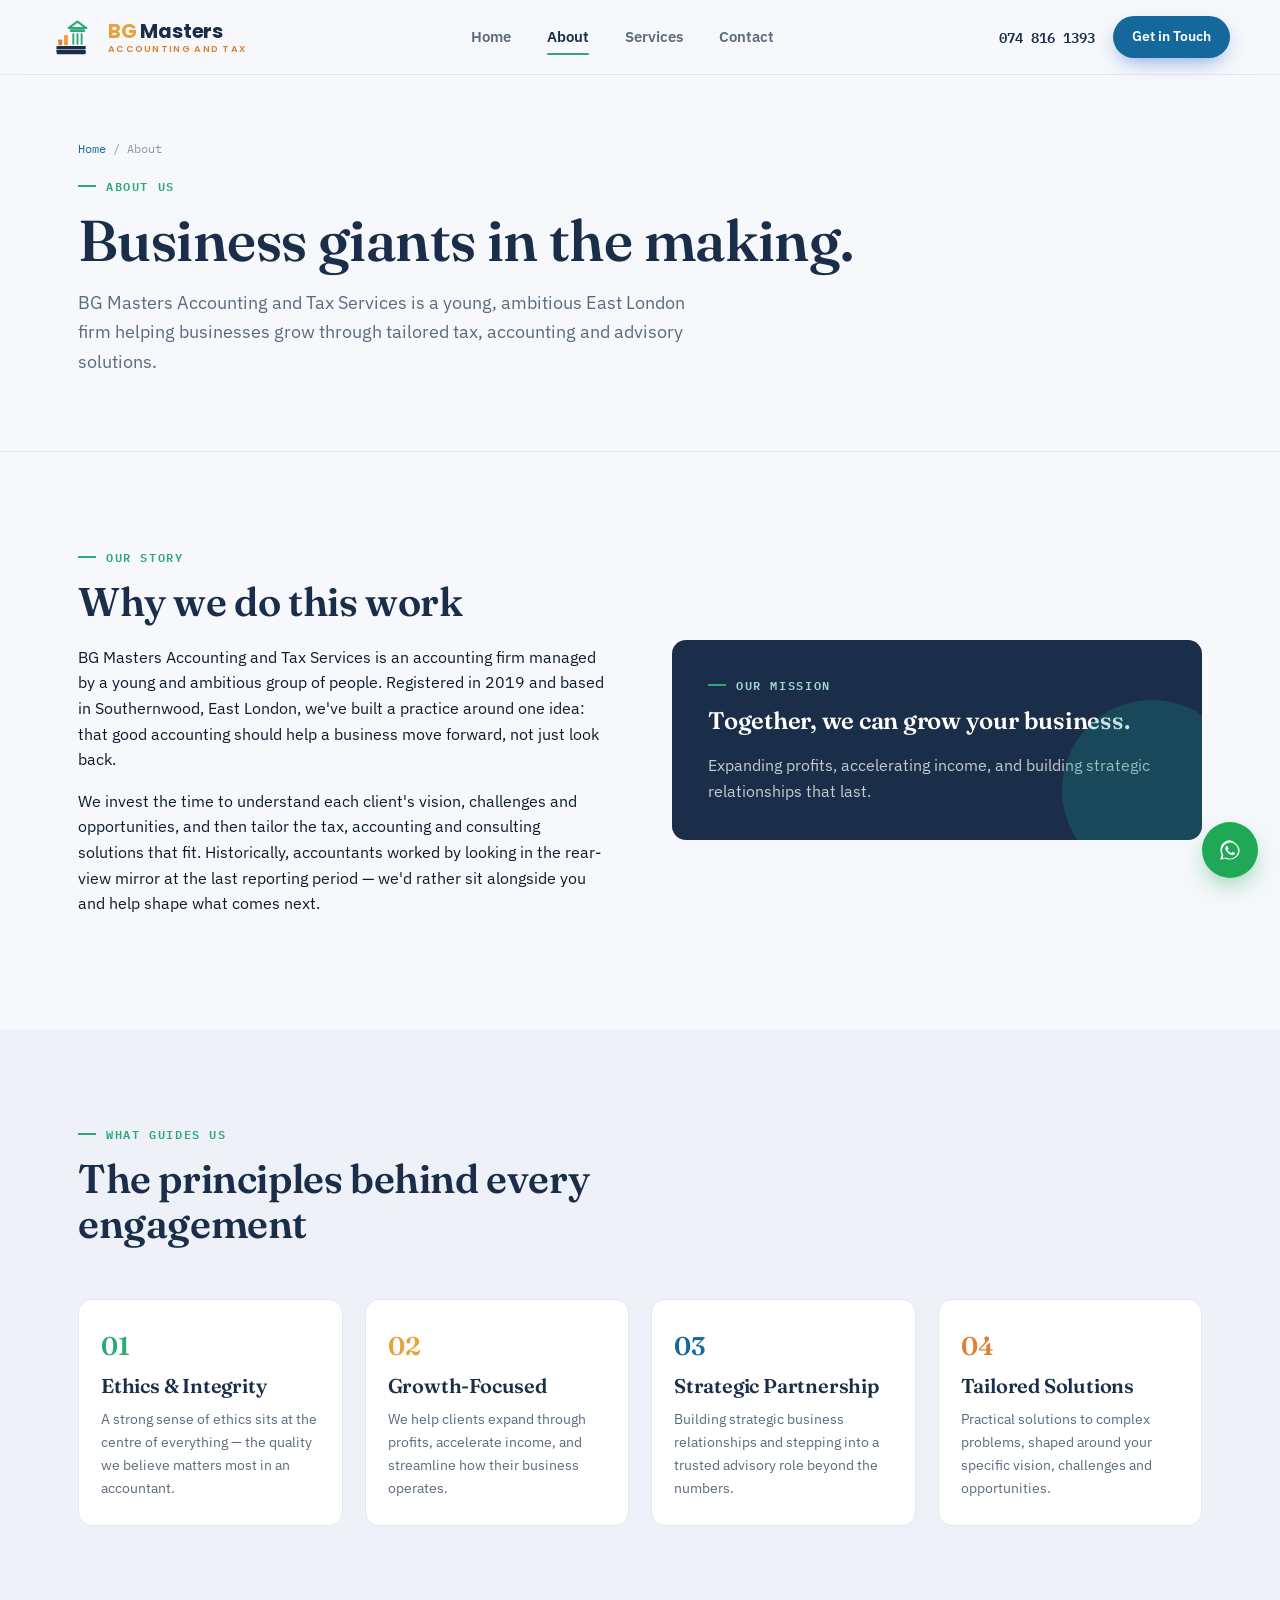
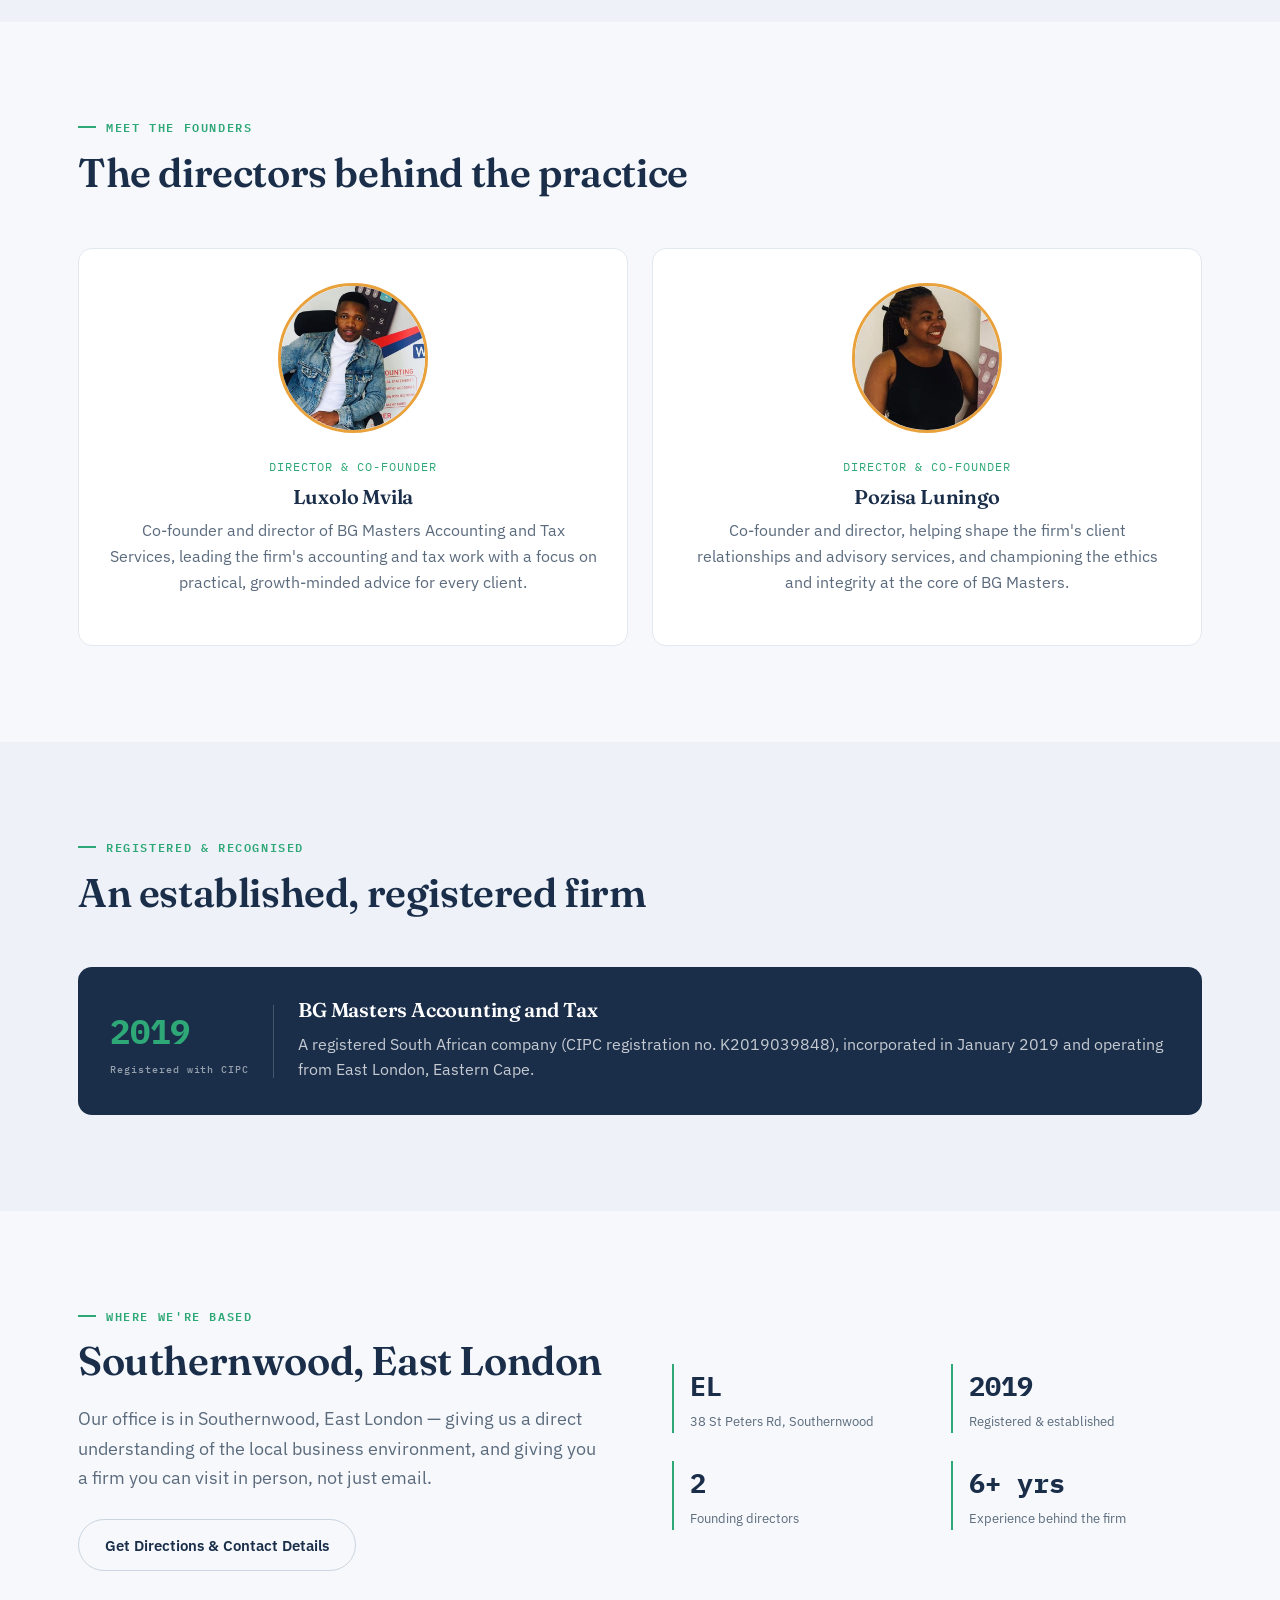
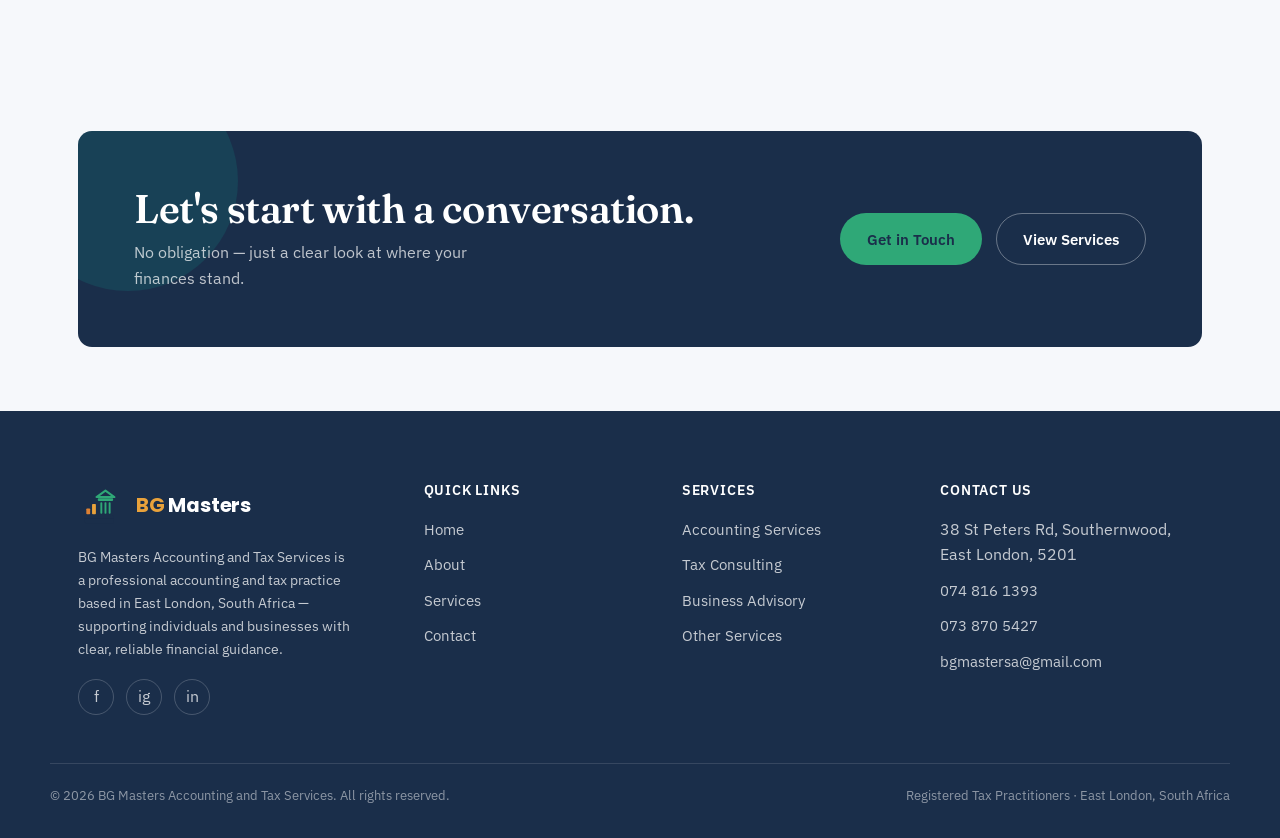
==== commit 073153b6: "Add files via upload" ====
--- a/about.html
+++ b/about.html
@@ -116,10 +116,10 @@
           </div>
         </div>
         <div class="founder-card founder-card--compact reveal">
-          <img src="assets/founder-ayabonga.jpg" alt="Ayabonga Mvila, Director and Co-Founder of BG Masters Accounting and Tax" class="founder-photo-img">
+          <img src="assets/founder-ayabonga.jpg" alt="Pozisa Luningo, Director and Co-Founder of BG Masters Accounting and Tax" class="founder-photo-img">
           <div>
             <span class="role">Director &amp; Co-Founder</span>
-            <h3 style="margin-top:8px;">Ayabonga Mvila</h3>
+            <h3 style="margin-top:8px;">Pozisa Luningo</h3>
             <p style="color:var(--slate);">Co-founder and director, helping shape the firm's client relationships and advisory services, and championing the ethics and integrity at the core of BG Masters.</p>
           </div>
         </div>
